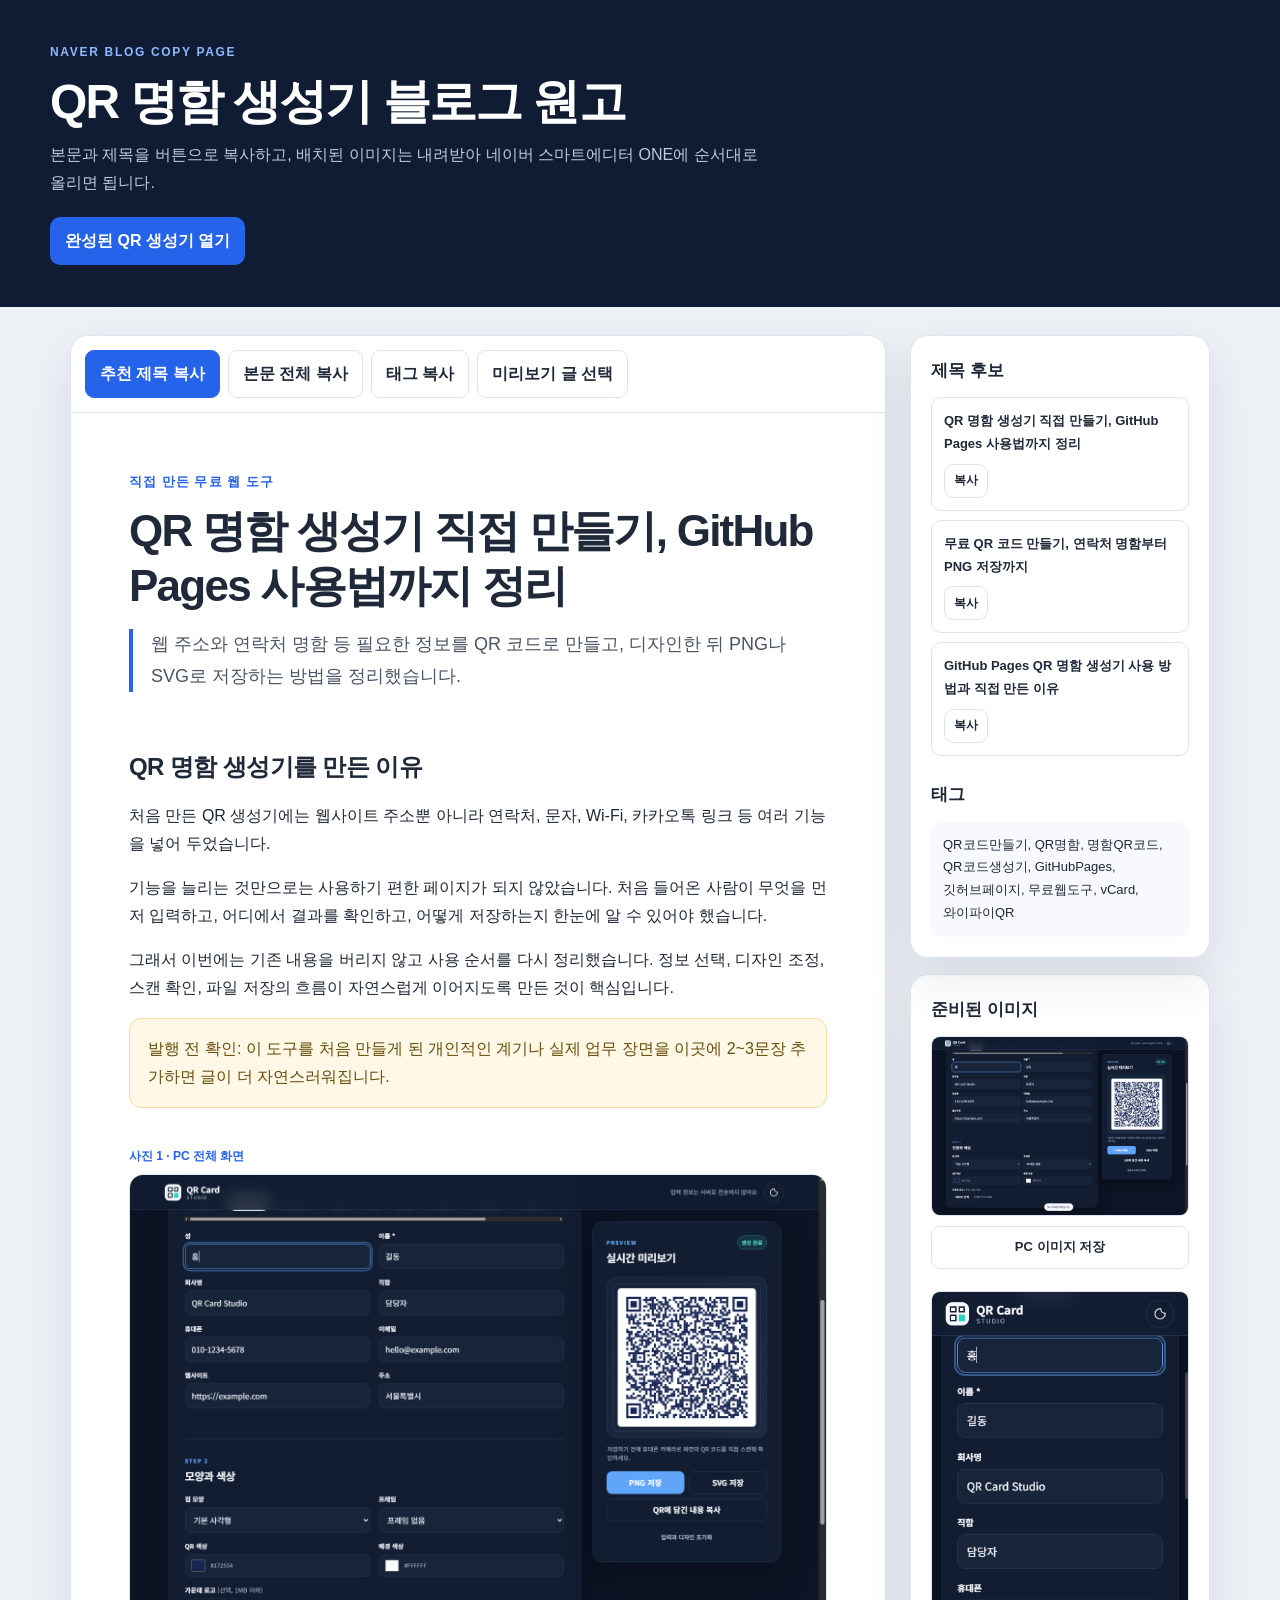
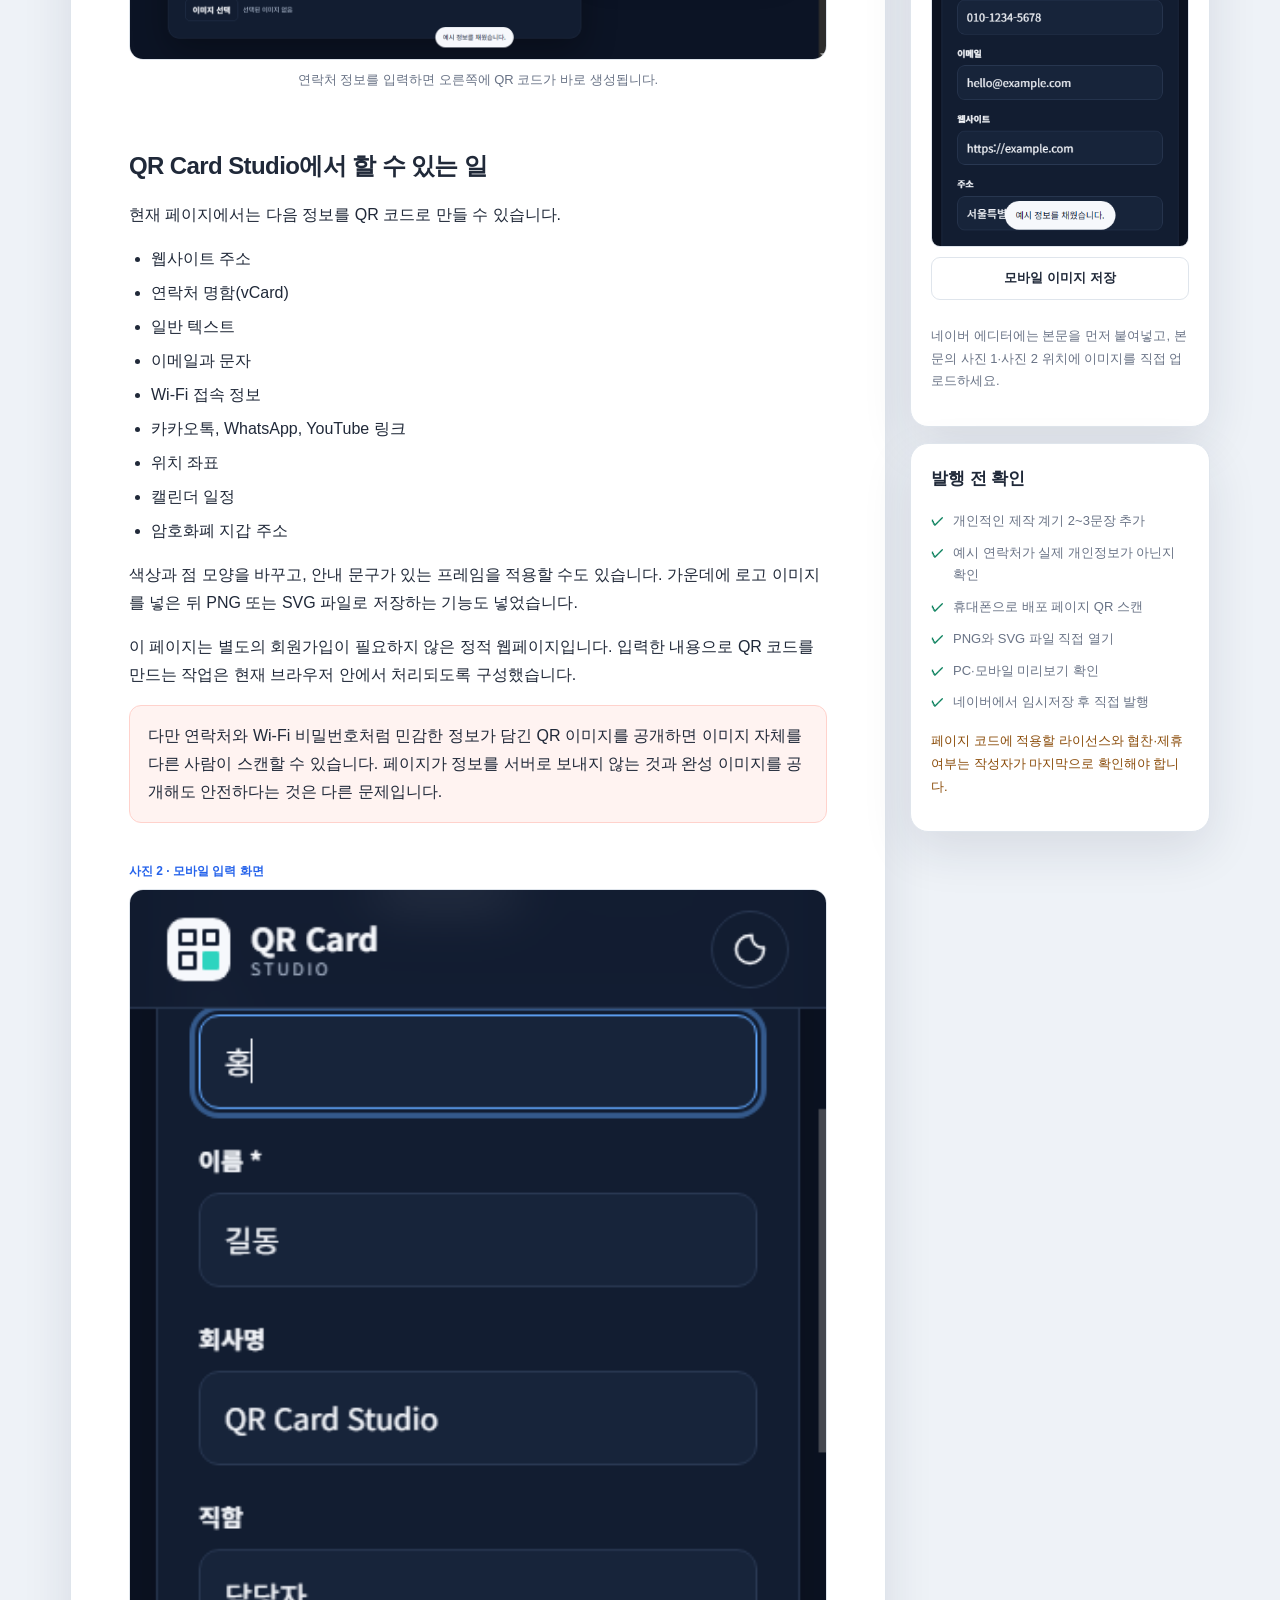
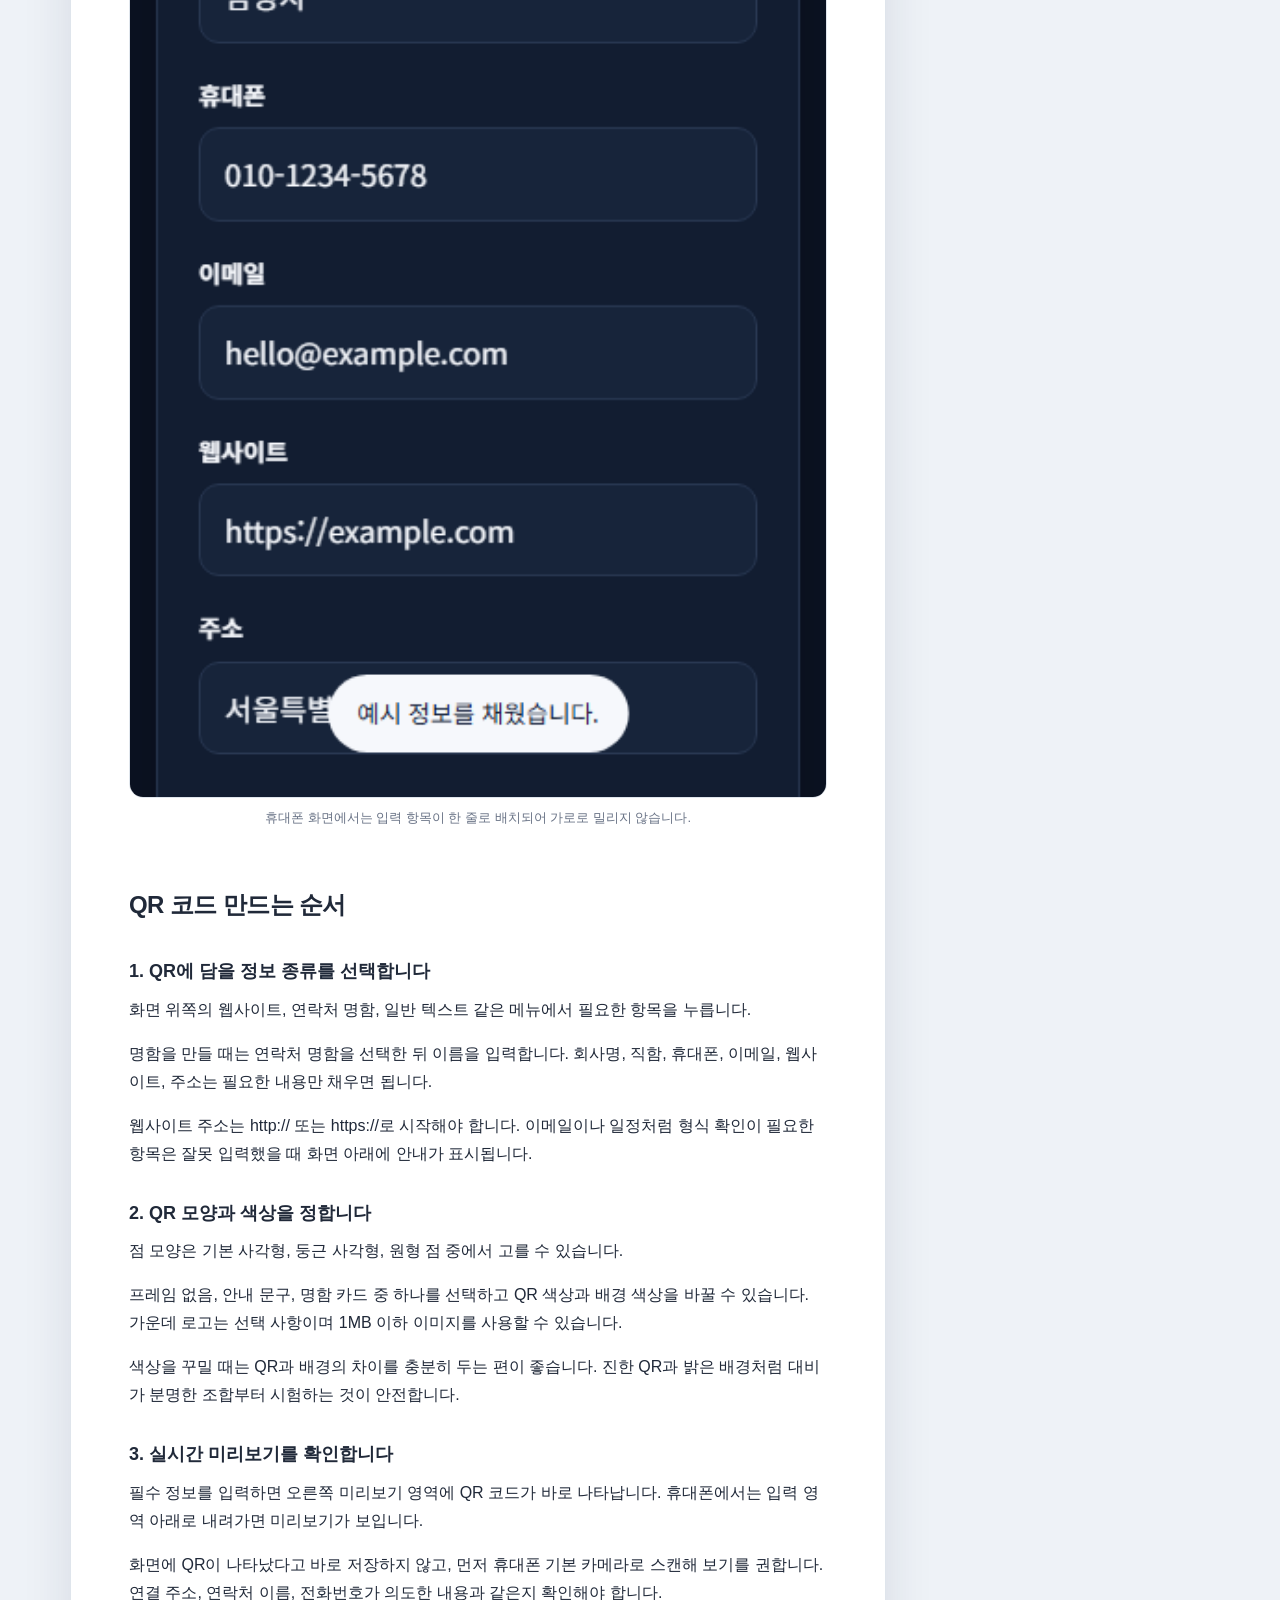
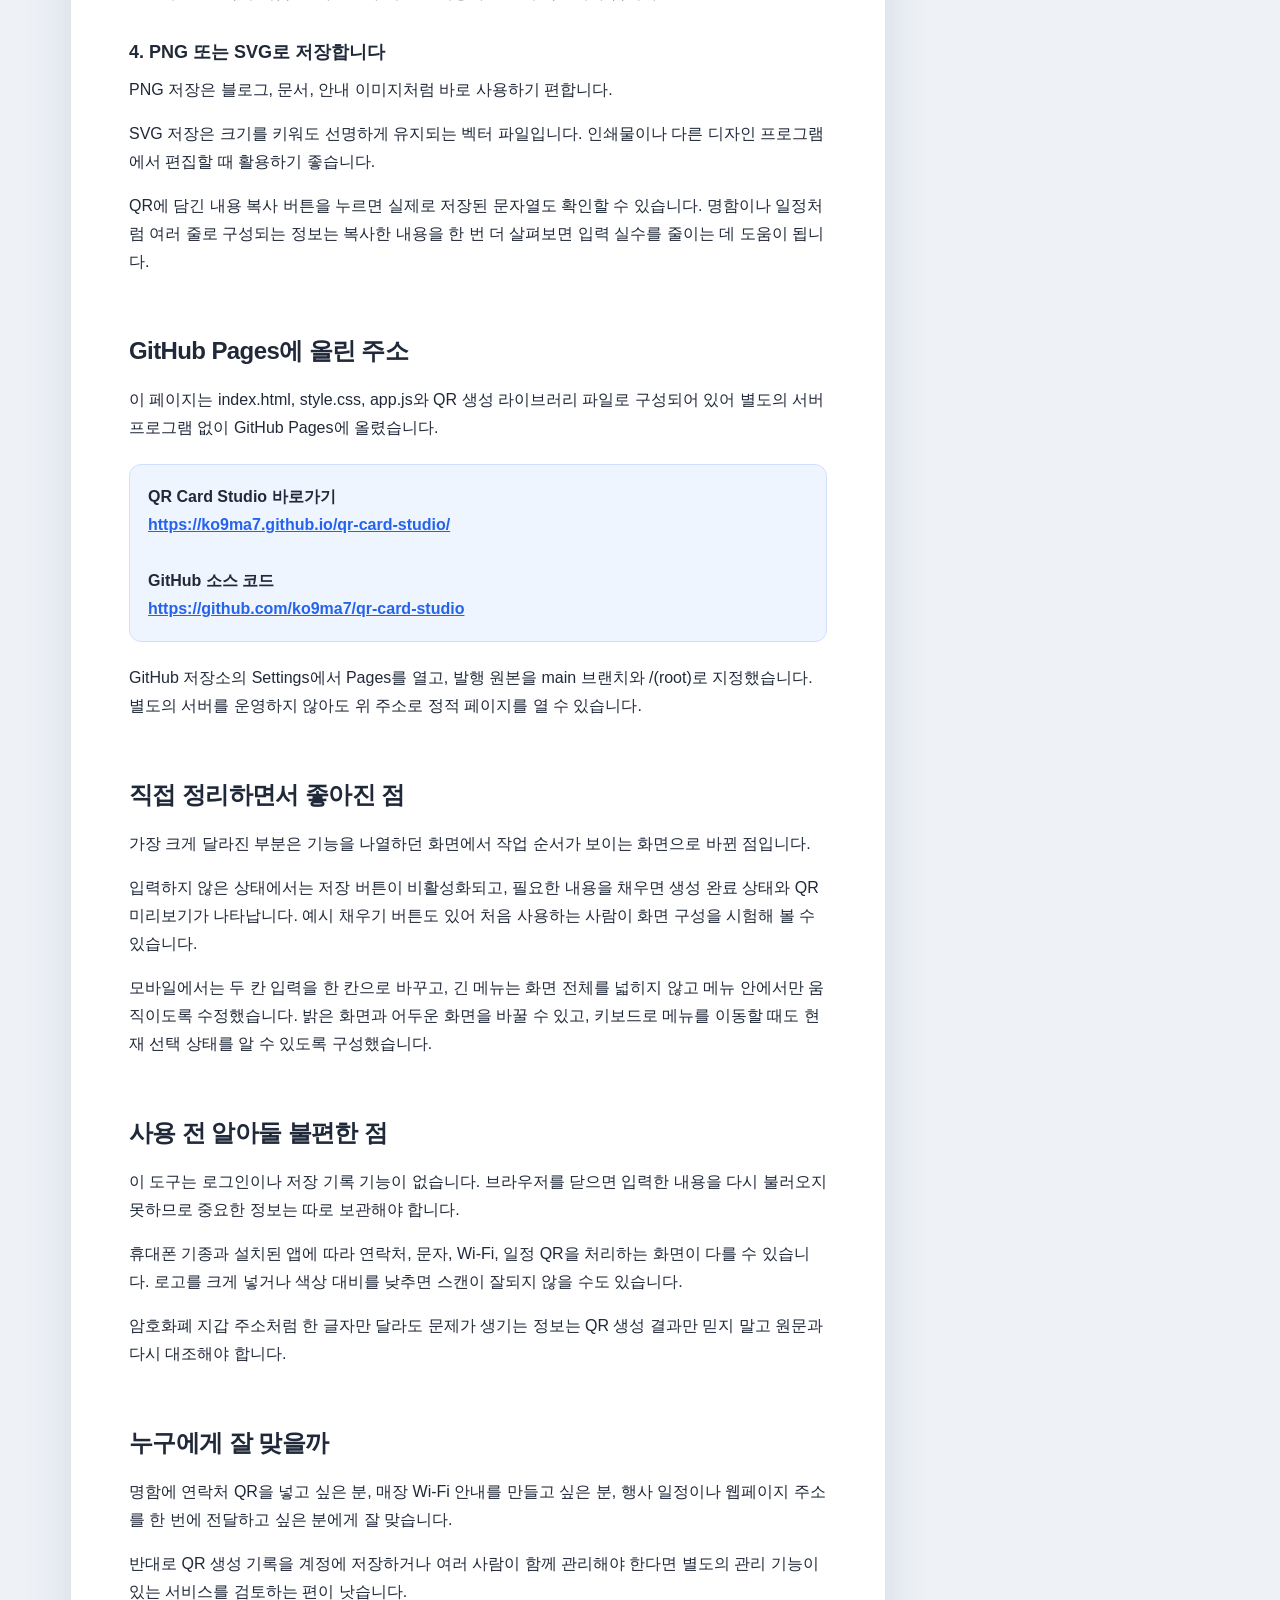
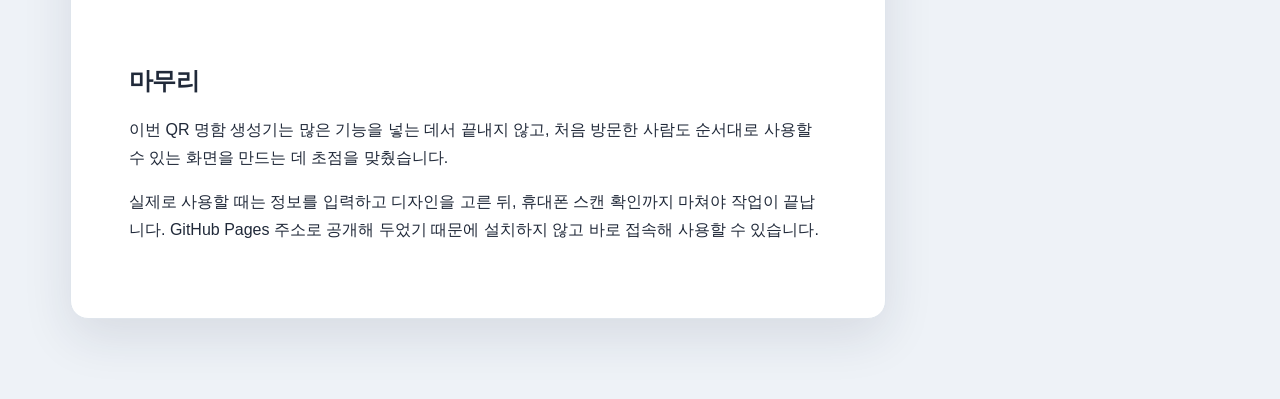
==== blog/index.html @ e79c84c8 "Add copy-ready Naver blog page with screenshots" ====
<!doctype html>
<html lang="ko">
<head>
  <meta charset="utf-8">
  <meta name="viewport" content="width=device-width, initial-scale=1">
  <title>QR 명함 생성기 블로그 원고 복사</title>
  <style>
    :root{--bg:#eef2f7;--paper:#fff;--text:#202939;--muted:#697386;--line:#dfe5ec;--blue:#2563eb;--blue2:#1d4ed8;--green:#087f5b;--soft:#f7f9fc;--shadow:0 18px 50px rgba(27,39,64,.11)}
    *{box-sizing:border-box}html{scroll-behavior:smooth}body{margin:0;background:var(--bg);color:var(--text);font-family:Pretendard,"Noto Sans KR","Apple SD Gothic Neo","Segoe UI",sans-serif;line-height:1.75}button,a{font:inherit}.top{background:#101c33;color:#fff;padding:42px 24px}.top-inner{max-width:1180px;margin:auto}.top .label{font-size:12px;letter-spacing:.14em;color:#8db8ff;font-weight:800}.top h1{font-size:clamp(30px,5vw,48px);line-height:1.2;letter-spacing:-.04em;margin:10px 0}.top p{color:#bdc9dc;margin:0;max-width:720px}.live-link{display:inline-flex;margin-top:20px;color:#fff;background:#2563eb;border-radius:10px;padding:10px 15px;text-decoration:none;font-weight:750}.layout{max-width:1180px;margin:28px auto 80px;padding:0 20px;display:grid;grid-template-columns:minmax(0,1fr) 300px;gap:24px}.paper,.side-card{background:var(--paper);border:1px solid var(--line);border-radius:18px;box-shadow:var(--shadow)}.toolbar{position:sticky;top:0;z-index:10;display:flex;gap:8px;flex-wrap:wrap;padding:14px;background:rgba(255,255,255,.94);border-bottom:1px solid var(--line);border-radius:18px 18px 0 0;backdrop-filter:blur(10px)}button,.download{border:1px solid var(--line);background:#fff;color:var(--text);min-height:42px;padding:9px 14px;border-radius:9px;font-weight:750;cursor:pointer;text-decoration:none;display:inline-flex;align-items:center;justify-content:center}button.primary{background:var(--blue);border-color:var(--blue);color:#fff}button:hover,.download:hover{border-color:var(--blue);color:var(--blue)}button.primary:hover{background:var(--blue2);color:#fff}.article{padding:clamp(24px,5vw,58px)}.article .category{color:var(--blue);font-size:13px;font-weight:800;letter-spacing:.08em}.article h2{font-size:clamp(30px,5vw,44px);line-height:1.25;letter-spacing:-.04em;margin:10px 0 16px}.lead{font-size:18px;color:#4b5565;border-left:4px solid var(--blue);padding-left:18px;margin:0 0 42px}.post-body h3{font-size:24px;letter-spacing:-.025em;margin:54px 0 14px}.post-body h4{font-size:18px;margin:30px 0 8px}.post-body p{margin:0 0 16px}.post-body ul,.post-body ol{padding-left:22px}.post-body li{margin:6px 0}.post-body .link-box{background:#eef5ff;border:1px solid #cfe0ff;border-radius:12px;padding:18px;margin:22px 0}.post-body .link-box a{color:var(--blue);font-weight:750;word-break:break-all}.note{background:#fff8e6;border:1px solid #f7dda1;border-radius:12px;padding:16px 18px;color:#684d0b}.limit{background:#fff3f1;border:1px solid #ffd2cc;border-radius:12px;padding:16px 18px}.post-image{margin:38px 0}.post-image img{display:block;width:100%;height:auto;border-radius:14px;border:1px solid var(--line);background:#111827}.post-image figcaption{font-size:13px;color:var(--muted);text-align:center;margin-top:9px}.paste-marker{font-size:12px;color:var(--blue);font-weight:750;margin-bottom:7px}.side{display:flex;flex-direction:column;gap:16px}.side-card{padding:20px}.side-card.sticky{position:sticky;top:20px}.side-card h3{font-size:17px;margin:0 0 12px}.side-card p,.side-card li{font-size:13px;color:var(--muted)}.title-option{border:1px solid var(--line);border-radius:10px;padding:12px;margin-top:9px}.title-option strong{display:block;font-size:13px;margin-bottom:8px}.title-option button{min-height:34px;padding:5px 9px;font-size:12px}.thumb{display:block;width:100%;border-radius:9px;border:1px solid var(--line);margin:10px 0}.download{width:100%;margin-bottom:12px;font-size:13px}.tags{background:var(--soft);border-radius:10px;padding:12px;font-size:13px;word-break:keep-all}.check{list-style:none;padding:0}.check li{position:relative;padding-left:22px;margin:9px 0}.check li:before{content:"✓";position:absolute;left:0;color:var(--green);font-weight:900}.confirm{color:#8a4b08!important}.toast{position:fixed;left:50%;bottom:24px;transform:translate(-50%,30px);opacity:0;background:#111827;color:#fff;border-radius:999px;padding:11px 17px;font-size:13px;transition:.2s;pointer-events:none;z-index:50}.toast.show{opacity:1;transform:translate(-50%,0)}.hidden-copy{position:absolute;left:-9999px;width:1px;height:1px;overflow:hidden;white-space:pre-wrap}
    @media(max-width:900px){.layout{grid-template-columns:1fr}.side-card.sticky{position:static}.toolbar{top:0}.top{padding-top:30px}}
    @media(max-width:560px){.layout{padding:0 10px}.article{padding:24px 18px}.toolbar button{flex:1 1 45%}.post-body h3{font-size:22px;margin-top:42px}}
  </style>
</head>
<body>
  <header class="top">
    <div class="top-inner">
      <div class="label">NAVER BLOG COPY PAGE</div>
      <h1>QR 명함 생성기 블로그 원고</h1>
      <p>본문과 제목을 버튼으로 복사하고, 배치된 이미지는 내려받아 네이버 스마트에디터 ONE에 순서대로 올리면 됩니다.</p>
      <a class="live-link" href="https://ko9ma7.github.io/qr-card-studio/" target="_blank" rel="noopener">완성된 QR 생성기 열기</a>
    </div>
  </header>

  <main class="layout">
    <section class="paper">
      <div class="toolbar">
        <button class="primary" type="button" data-copy="recommendedTitle">추천 제목 복사</button>
        <button type="button" data-copy="plainBody">본문 전체 복사</button>
        <button type="button" data-copy="tagText">태그 복사</button>
        <button type="button" id="selectPreview">미리보기 글 선택</button>
      </div>
      <article class="article" id="articlePreview">
        <div class="category">직접 만든 무료 웹 도구</div>
        <h2 id="recommendedTitle">QR 명함 생성기 직접 만들기, GitHub Pages 사용법까지 정리</h2>
        <p class="lead">웹 주소와 연락처 명함 등 필요한 정보를 QR 코드로 만들고, 디자인한 뒤 PNG나 SVG로 저장하는 방법을 정리했습니다.</p>

        <div class="post-body">
          <h3>QR 명함 생성기를 만든 이유</h3>
          <p>처음 만든 QR 생성기에는 웹사이트 주소뿐 아니라 연락처, 문자, Wi-Fi, 카카오톡 링크 등 여러 기능을 넣어 두었습니다.</p>
          <p>기능을 늘리는 것만으로는 사용하기 편한 페이지가 되지 않았습니다. 처음 들어온 사람이 무엇을 먼저 입력하고, 어디에서 결과를 확인하고, 어떻게 저장하는지 한눈에 알 수 있어야 했습니다.</p>
          <p>그래서 이번에는 기존 내용을 버리지 않고 사용 순서를 다시 정리했습니다. 정보 선택, 디자인 조정, 스캔 확인, 파일 저장의 흐름이 자연스럽게 이어지도록 만든 것이 핵심입니다.</p>
          <p class="note">발행 전 확인: 이 도구를 처음 만들게 된 개인적인 계기나 실제 업무 장면을 이곳에 2~3문장 추가하면 글이 더 자연스러워집니다.</p>

          <figure class="post-image">
            <div class="paste-marker">사진 1 · PC 전체 화면</div>
            <img src="qr-card-studio-desktop.png" alt="PC 화면에서 연락처 입력 영역과 QR 코드 미리보기가 함께 보이는 QR Card Studio">
            <figcaption>연락처 정보를 입력하면 오른쪽에 QR 코드가 바로 생성됩니다.</figcaption>
          </figure>

          <h3>QR Card Studio에서 할 수 있는 일</h3>
          <p>현재 페이지에서는 다음 정보를 QR 코드로 만들 수 있습니다.</p>
          <ul>
            <li>웹사이트 주소</li><li>연락처 명함(vCard)</li><li>일반 텍스트</li><li>이메일과 문자</li><li>Wi-Fi 접속 정보</li><li>카카오톡, WhatsApp, YouTube 링크</li><li>위치 좌표</li><li>캘린더 일정</li><li>암호화폐 지갑 주소</li>
          </ul>
          <p>색상과 점 모양을 바꾸고, 안내 문구가 있는 프레임을 적용할 수도 있습니다. 가운데에 로고 이미지를 넣은 뒤 PNG 또는 SVG 파일로 저장하는 기능도 넣었습니다.</p>
          <p>이 페이지는 별도의 회원가입이 필요하지 않은 정적 웹페이지입니다. 입력한 내용으로 QR 코드를 만드는 작업은 현재 브라우저 안에서 처리되도록 구성했습니다.</p>
          <p class="limit">다만 연락처와 Wi-Fi 비밀번호처럼 민감한 정보가 담긴 QR 이미지를 공개하면 이미지 자체를 다른 사람이 스캔할 수 있습니다. 페이지가 정보를 서버로 보내지 않는 것과 완성 이미지를 공개해도 안전하다는 것은 다른 문제입니다.</p>

          <figure class="post-image">
            <div class="paste-marker">사진 2 · 모바일 입력 화면</div>
            <img src="qr-card-studio-mobile.png" alt="375픽셀 모바일 화면에서 한 줄로 정리된 QR Card Studio 연락처 입력 화면">
            <figcaption>휴대폰 화면에서는 입력 항목이 한 줄로 배치되어 가로로 밀리지 않습니다.</figcaption>
          </figure>

          <h3>QR 코드 만드는 순서</h3>
          <h4>1. QR에 담을 정보 종류를 선택합니다</h4>
          <p>화면 위쪽의 웹사이트, 연락처 명함, 일반 텍스트 같은 메뉴에서 필요한 항목을 누릅니다.</p>
          <p>명함을 만들 때는 연락처 명함을 선택한 뒤 이름을 입력합니다. 회사명, 직함, 휴대폰, 이메일, 웹사이트, 주소는 필요한 내용만 채우면 됩니다.</p>
          <p>웹사이트 주소는 http:// 또는 https://로 시작해야 합니다. 이메일이나 일정처럼 형식 확인이 필요한 항목은 잘못 입력했을 때 화면 아래에 안내가 표시됩니다.</p>

          <h4>2. QR 모양과 색상을 정합니다</h4>
          <p>점 모양은 기본 사각형, 둥근 사각형, 원형 점 중에서 고를 수 있습니다.</p>
          <p>프레임 없음, 안내 문구, 명함 카드 중 하나를 선택하고 QR 색상과 배경 색상을 바꿀 수 있습니다. 가운데 로고는 선택 사항이며 1MB 이하 이미지를 사용할 수 있습니다.</p>
          <p>색상을 꾸밀 때는 QR과 배경의 차이를 충분히 두는 편이 좋습니다. 진한 QR과 밝은 배경처럼 대비가 분명한 조합부터 시험하는 것이 안전합니다.</p>

          <h4>3. 실시간 미리보기를 확인합니다</h4>
          <p>필수 정보를 입력하면 오른쪽 미리보기 영역에 QR 코드가 바로 나타납니다. 휴대폰에서는 입력 영역 아래로 내려가면 미리보기가 보입니다.</p>
          <p>화면에 QR이 나타났다고 바로 저장하지 않고, 먼저 휴대폰 기본 카메라로 스캔해 보기를 권합니다. 연결 주소, 연락처 이름, 전화번호가 의도한 내용과 같은지 확인해야 합니다.</p>

          <h4>4. PNG 또는 SVG로 저장합니다</h4>
          <p>PNG 저장은 블로그, 문서, 안내 이미지처럼 바로 사용하기 편합니다.</p>
          <p>SVG 저장은 크기를 키워도 선명하게 유지되는 벡터 파일입니다. 인쇄물이나 다른 디자인 프로그램에서 편집할 때 활용하기 좋습니다.</p>
          <p>QR에 담긴 내용 복사 버튼을 누르면 실제로 저장된 문자열도 확인할 수 있습니다. 명함이나 일정처럼 여러 줄로 구성되는 정보는 복사한 내용을 한 번 더 살펴보면 입력 실수를 줄이는 데 도움이 됩니다.</p>

          <h3>GitHub Pages에 올린 주소</h3>
          <p>이 페이지는 index.html, style.css, app.js와 QR 생성 라이브러리 파일로 구성되어 있어 별도의 서버 프로그램 없이 GitHub Pages에 올렸습니다.</p>
          <div class="link-box">
            <strong>QR Card Studio 바로가기</strong><br>
            <a href="https://ko9ma7.github.io/qr-card-studio/" target="_blank" rel="noopener">https://ko9ma7.github.io/qr-card-studio/</a><br><br>
            <strong>GitHub 소스 코드</strong><br>
            <a href="https://github.com/ko9ma7/qr-card-studio" target="_blank" rel="noopener">https://github.com/ko9ma7/qr-card-studio</a>
          </div>
          <p>GitHub 저장소의 Settings에서 Pages를 열고, 발행 원본을 main 브랜치와 /(root)로 지정했습니다. 별도의 서버를 운영하지 않아도 위 주소로 정적 페이지를 열 수 있습니다.</p>

          <h3>직접 정리하면서 좋아진 점</h3>
          <p>가장 크게 달라진 부분은 기능을 나열하던 화면에서 작업 순서가 보이는 화면으로 바뀐 점입니다.</p>
          <p>입력하지 않은 상태에서는 저장 버튼이 비활성화되고, 필요한 내용을 채우면 생성 완료 상태와 QR 미리보기가 나타납니다. 예시 채우기 버튼도 있어 처음 사용하는 사람이 화면 구성을 시험해 볼 수 있습니다.</p>
          <p>모바일에서는 두 칸 입력을 한 칸으로 바꾸고, 긴 메뉴는 화면 전체를 넓히지 않고 메뉴 안에서만 움직이도록 수정했습니다. 밝은 화면과 어두운 화면을 바꿀 수 있고, 키보드로 메뉴를 이동할 때도 현재 선택 상태를 알 수 있도록 구성했습니다.</p>

          <h3>사용 전 알아둘 불편한 점</h3>
          <p>이 도구는 로그인이나 저장 기록 기능이 없습니다. 브라우저를 닫으면 입력한 내용을 다시 불러오지 못하므로 중요한 정보는 따로 보관해야 합니다.</p>
          <p>휴대폰 기종과 설치된 앱에 따라 연락처, 문자, Wi-Fi, 일정 QR을 처리하는 화면이 다를 수 있습니다. 로고를 크게 넣거나 색상 대비를 낮추면 스캔이 잘되지 않을 수도 있습니다.</p>
          <p>암호화폐 지갑 주소처럼 한 글자만 달라도 문제가 생기는 정보는 QR 생성 결과만 믿지 말고 원문과 다시 대조해야 합니다.</p>

          <h3>누구에게 잘 맞을까</h3>
          <p>명함에 연락처 QR을 넣고 싶은 분, 매장 Wi-Fi 안내를 만들고 싶은 분, 행사 일정이나 웹페이지 주소를 한 번에 전달하고 싶은 분에게 잘 맞습니다.</p>
          <p>반대로 QR 생성 기록을 계정에 저장하거나 여러 사람이 함께 관리해야 한다면 별도의 관리 기능이 있는 서비스를 검토하는 편이 낫습니다.</p>

          <h3>마무리</h3>
          <p>이번 QR 명함 생성기는 많은 기능을 넣는 데서 끝내지 않고, 처음 방문한 사람도 순서대로 사용할 수 있는 화면을 만드는 데 초점을 맞췄습니다.</p>
          <p>실제로 사용할 때는 정보를 입력하고 디자인을 고른 뒤, 휴대폰 스캔 확인까지 마쳐야 작업이 끝납니다. GitHub Pages 주소로 공개해 두었기 때문에 설치하지 않고 바로 접속해 사용할 수 있습니다.</p>
        </div>
      </article>
    </section>

    <aside class="side">
      <section class="side-card sticky">
        <h3>제목 후보</h3>
        <div class="title-option"><strong>QR 명함 생성기 직접 만들기, GitHub Pages 사용법까지 정리</strong><button type="button" data-copy-text="QR 명함 생성기 직접 만들기, GitHub Pages 사용법까지 정리">복사</button></div>
        <div class="title-option"><strong>무료 QR 코드 만들기, 연락처 명함부터 PNG 저장까지</strong><button type="button" data-copy-text="무료 QR 코드 만들기, 연락처 명함부터 PNG 저장까지">복사</button></div>
        <div class="title-option"><strong>GitHub Pages QR 명함 생성기 사용 방법과 직접 만든 이유</strong><button type="button" data-copy-text="GitHub Pages QR 명함 생성기 사용 방법과 직접 만든 이유">복사</button></div>
        <h3 style="margin-top:24px">태그</h3>
        <div class="tags" id="tagText">QR코드만들기, QR명함, 명함QR코드, QR코드생성기, GitHubPages, 깃허브페이지, 무료웹도구, vCard, 와이파이QR</div>
      </section>

      <section class="side-card">
        <h3>준비된 이미지</h3>
        <img class="thumb" src="qr-card-studio-desktop.png" alt="PC 화면 미리보기">
        <a class="download" href="qr-card-studio-desktop.png" download>PC 이미지 저장</a>
        <img class="thumb" src="qr-card-studio-mobile.png" alt="모바일 화면 미리보기">
        <a class="download" href="qr-card-studio-mobile.png" download>모바일 이미지 저장</a>
        <p>네이버 에디터에는 본문을 먼저 붙여넣고, 본문의 사진 1·사진 2 위치에 이미지를 직접 업로드하세요.</p>
      </section>

      <section class="side-card">
        <h3>발행 전 확인</h3>
        <ul class="check"><li>개인적인 제작 계기 2~3문장 추가</li><li>예시 연락처가 실제 개인정보가 아닌지 확인</li><li>휴대폰으로 배포 페이지 QR 스캔</li><li>PNG와 SVG 파일 직접 열기</li><li>PC·모바일 미리보기 확인</li><li>네이버에서 임시저장 후 직접 발행</li></ul>
        <p class="confirm">페이지 코드에 적용할 라이선스와 협찬·제휴 여부는 작성자가 마지막으로 확인해야 합니다.</p>
      </section>
    </aside>
  </main>

  <textarea class="hidden-copy" id="plainBody" aria-hidden="true">QR 명함 생성기를 만든 이유

처음 만든 QR 생성기에는 웹사이트 주소뿐 아니라 연락처, 문자, Wi-Fi, 카카오톡 링크 등 여러 기능을 넣어 두었습니다.

기능을 늘리는 것만으로는 사용하기 편한 페이지가 되지 않았습니다. 처음 들어온 사람이 무엇을 먼저 입력하고, 어디에서 결과를 확인하고, 어떻게 저장하는지 한눈에 알 수 있어야 했습니다.

그래서 이번에는 기존 내용을 버리지 않고 사용 순서를 다시 정리했습니다. 정보 선택, 디자인 조정, 스캔 확인, 파일 저장의 흐름이 자연스럽게 이어지도록 만든 것이 핵심입니다.

[사진 1 삽입: PC 전체 화면]

QR Card Studio에서 할 수 있는 일

현재 페이지에서는 웹사이트 주소, 연락처 명함, 일반 텍스트, 이메일, 문자, Wi-Fi, 카카오톡, WhatsApp, YouTube 링크, 위치 좌표, 캘린더 일정, 암호화폐 지갑 주소를 QR 코드로 만들 수 있습니다.

색상과 점 모양을 바꾸고, 프레임과 로고를 적용한 뒤 PNG 또는 SVG 파일로 저장할 수 있습니다. 별도의 회원가입 없이 현재 브라우저 안에서 QR 코드를 만들도록 구성했습니다.

연락처나 Wi-Fi 비밀번호가 들어 있는 완성 이미지를 공개하면 다른 사람이 스캔할 수 있으므로 공개 범위를 주의해야 합니다.

[사진 2 삽입: 모바일 입력 화면]

QR 코드 만드는 순서

1. 웹사이트, 연락처 명함, 일반 텍스트 같은 메뉴에서 필요한 정보 종류를 선택합니다.

2. 필요한 내용을 입력하고 점 모양, 프레임, QR 색상과 배경 색상을 정합니다. 가운데 로고는 1MB 이하 이미지를 사용할 수 있습니다.

3. 미리보기에 QR 코드가 나타나면 휴대폰 기본 카메라로 먼저 스캔합니다. 연결 주소와 연락처가 의도한 내용과 같은지 확인합니다.

4. 블로그나 문서에서 사용할 때는 PNG로, 인쇄물이나 디자인 편집에 사용할 때는 SVG로 저장합니다.

GitHub Pages에 올린 주소

QR Card Studio 바로가기
https://ko9ma7.github.io/qr-card-studio/

GitHub 소스 코드
https://github.com/ko9ma7/qr-card-studio

GitHub 저장소의 Settings에서 Pages를 열고, 발행 원본을 main 브랜치와 /(root)로 지정했습니다. 별도의 서버를 운영하지 않아도 위 주소로 정적 페이지를 열 수 있습니다.

직접 정리하면서 좋아진 점

가장 크게 달라진 부분은 기능을 나열하던 화면에서 작업 순서가 보이는 화면으로 바뀐 점입니다.

입력하지 않은 상태에서는 저장 버튼이 비활성화되고, 필요한 내용을 채우면 생성 완료 상태와 QR 미리보기가 나타납니다. 모바일에서는 입력 항목을 한 줄로 정리하고 긴 메뉴 때문에 화면이 가로로 밀리지 않도록 수정했습니다.

사용 전 알아둘 불편한 점

이 도구는 로그인이나 저장 기록 기능이 없습니다. 브라우저를 닫으면 입력 내용을 다시 불러오지 못합니다.

휴대폰 기종과 설치된 앱에 따라 연락처, 문자, Wi-Fi, 일정 QR을 처리하는 화면이 다를 수 있습니다. 로고를 크게 넣거나 색상 대비를 낮추면 스캔이 잘되지 않을 수도 있습니다.

암호화폐 지갑 주소처럼 한 글자만 달라도 문제가 생기는 정보는 QR 생성 결과만 믿지 말고 원문과 다시 대조해야 합니다.

누구에게 잘 맞을까

명함에 연락처 QR을 넣고 싶은 분, 매장 Wi-Fi 안내를 만들고 싶은 분, 행사 일정이나 웹페이지 주소를 한 번에 전달하고 싶은 분에게 잘 맞습니다.

반대로 QR 생성 기록을 계정에 저장하거나 여러 사람이 함께 관리해야 한다면 별도의 관리 기능이 있는 서비스를 검토하는 편이 낫습니다.

마무리

이번 QR 명함 생성기는 많은 기능을 넣는 데서 끝내지 않고, 처음 방문한 사람도 순서대로 사용할 수 있는 화면을 만드는 데 초점을 맞췄습니다.

실제로 사용할 때는 정보를 입력하고 디자인을 고른 뒤 휴대폰 스캔 확인까지 마쳐야 작업이 끝납니다. GitHub Pages 주소로 공개해 두었기 때문에 설치하지 않고 바로 사용할 수 있습니다.</textarea>
  <div class="toast" id="toast" role="status" aria-live="polite"></div>
  <script>
    const toast=document.getElementById('toast');let timer;
    function notify(message){clearTimeout(timer);toast.textContent=message;toast.classList.add('show');timer=setTimeout(()=>toast.classList.remove('show'),1800)}
    async function copyText(text){try{await navigator.clipboard.writeText(text);notify('클립보드에 복사했습니다.')}catch{const area=document.createElement('textarea');area.value=text;document.body.append(area);area.select();document.execCommand('copy');area.remove();notify('클립보드에 복사했습니다.')}}
    document.querySelectorAll('[data-copy]').forEach(button=>button.addEventListener('click',()=>{const target=document.getElementById(button.dataset.copy);copyText(target.value||target.innerText.trim())}));
    document.querySelectorAll('[data-copy-text]').forEach(button=>button.addEventListener('click',()=>copyText(button.dataset.copyText)));
    document.getElementById('selectPreview').addEventListener('click',()=>{const range=document.createRange();range.selectNodeContents(document.getElementById('articlePreview'));const selection=getSelection();selection.removeAllRanges();selection.addRange(range);notify('미리보기 글을 선택했습니다. Ctrl+C를 누르세요.');});
  </script>
</body>
</html>
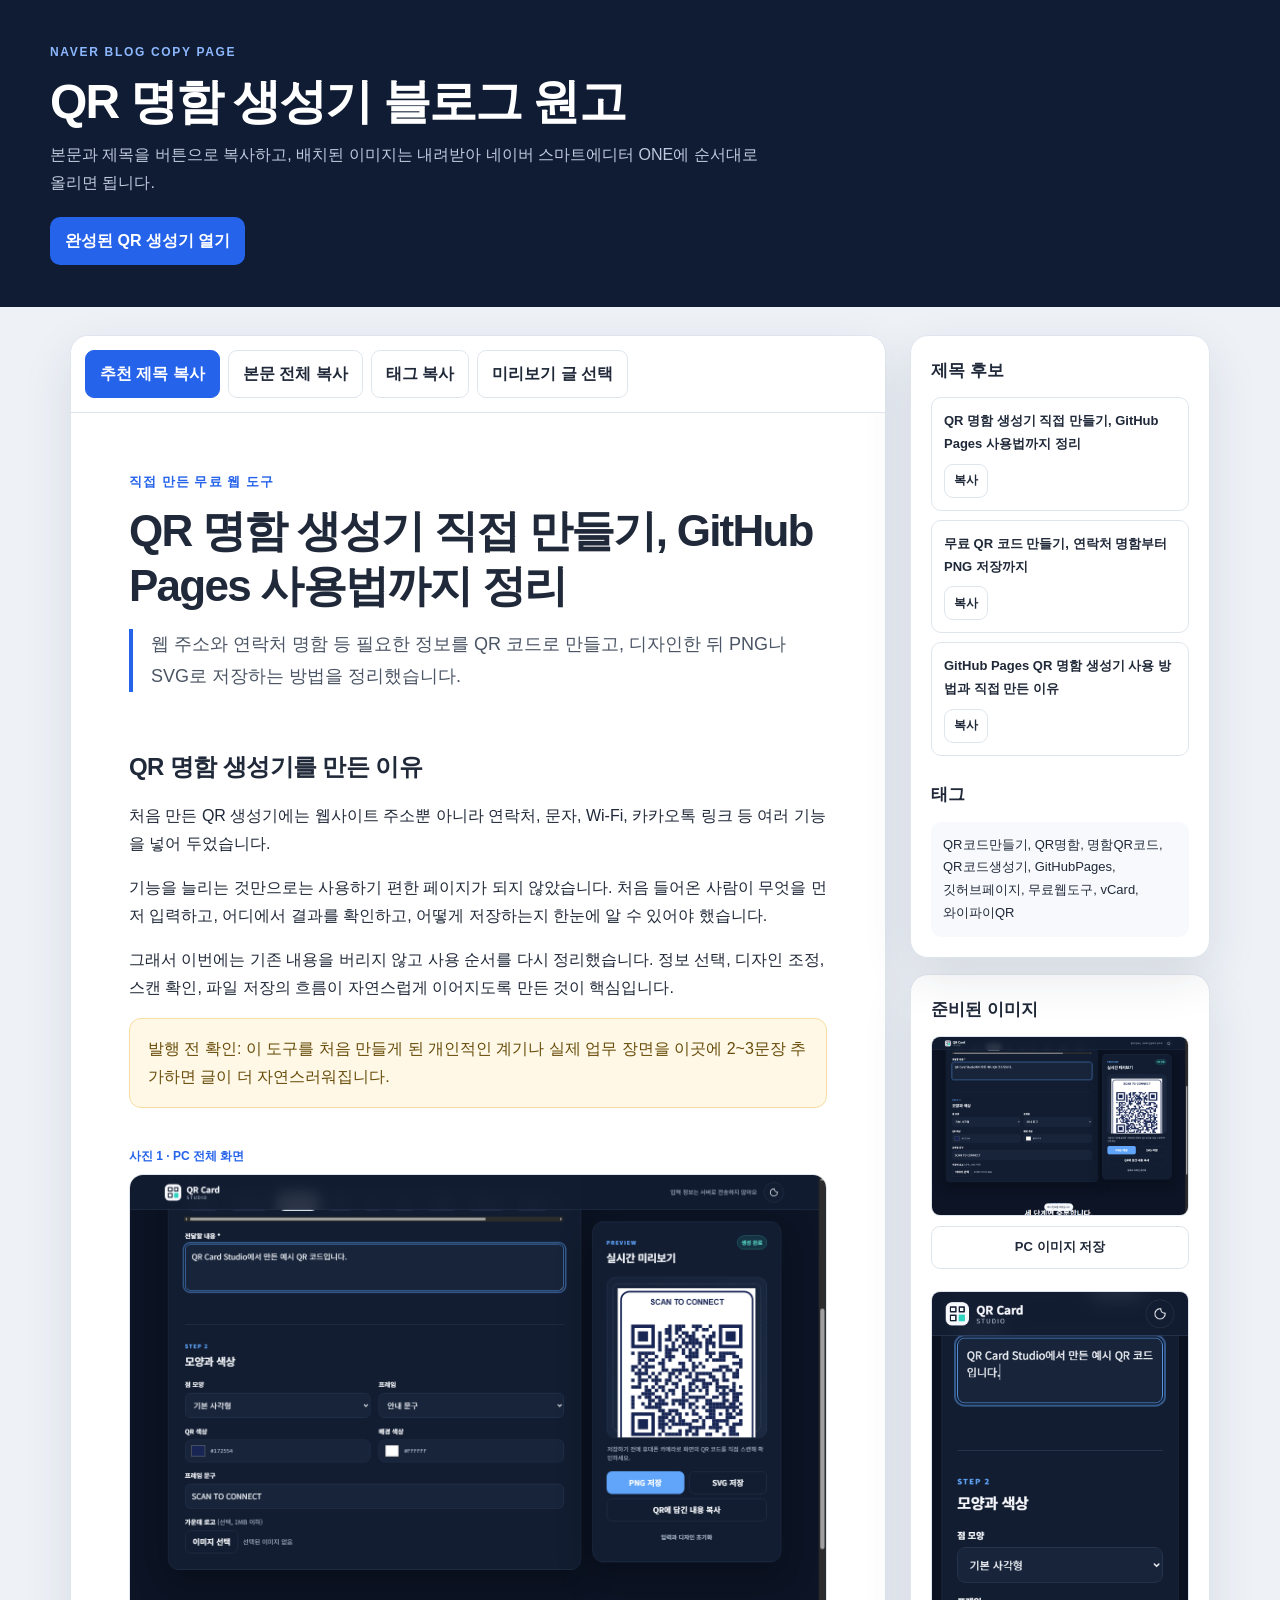
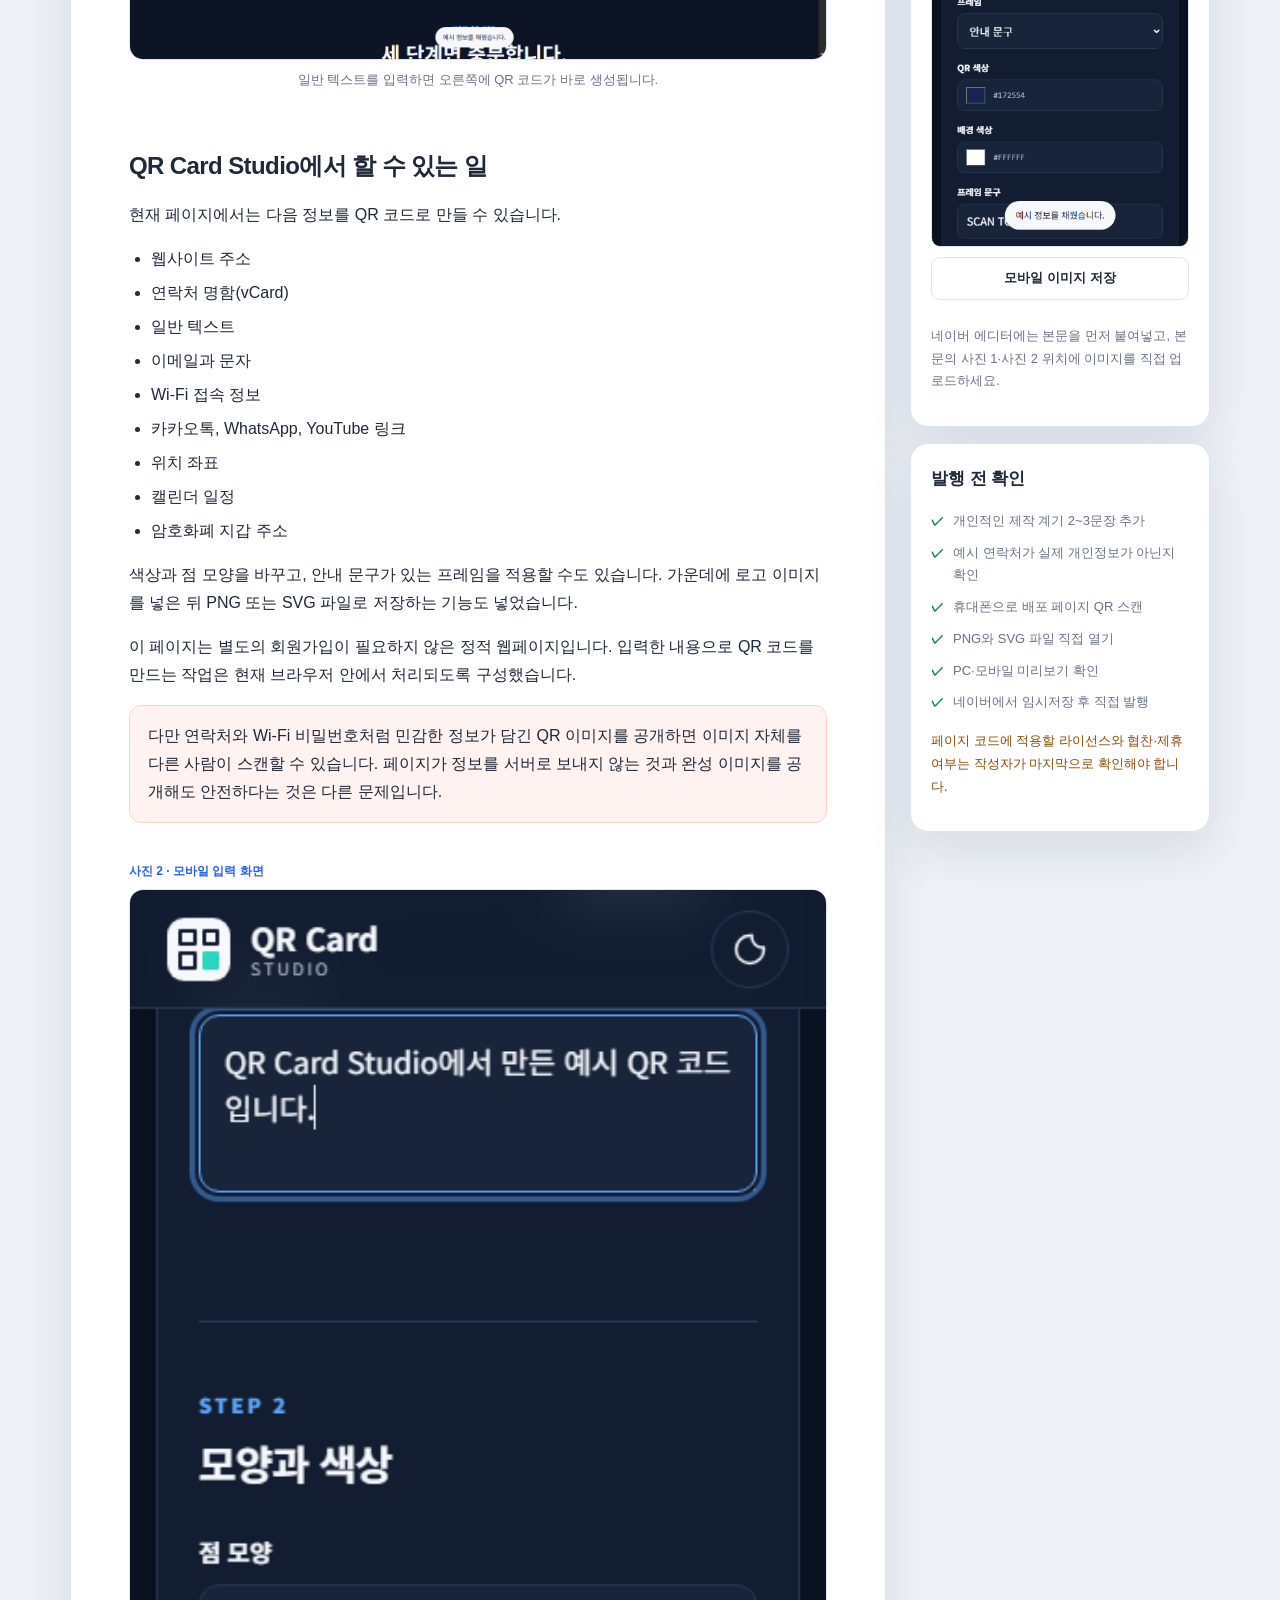
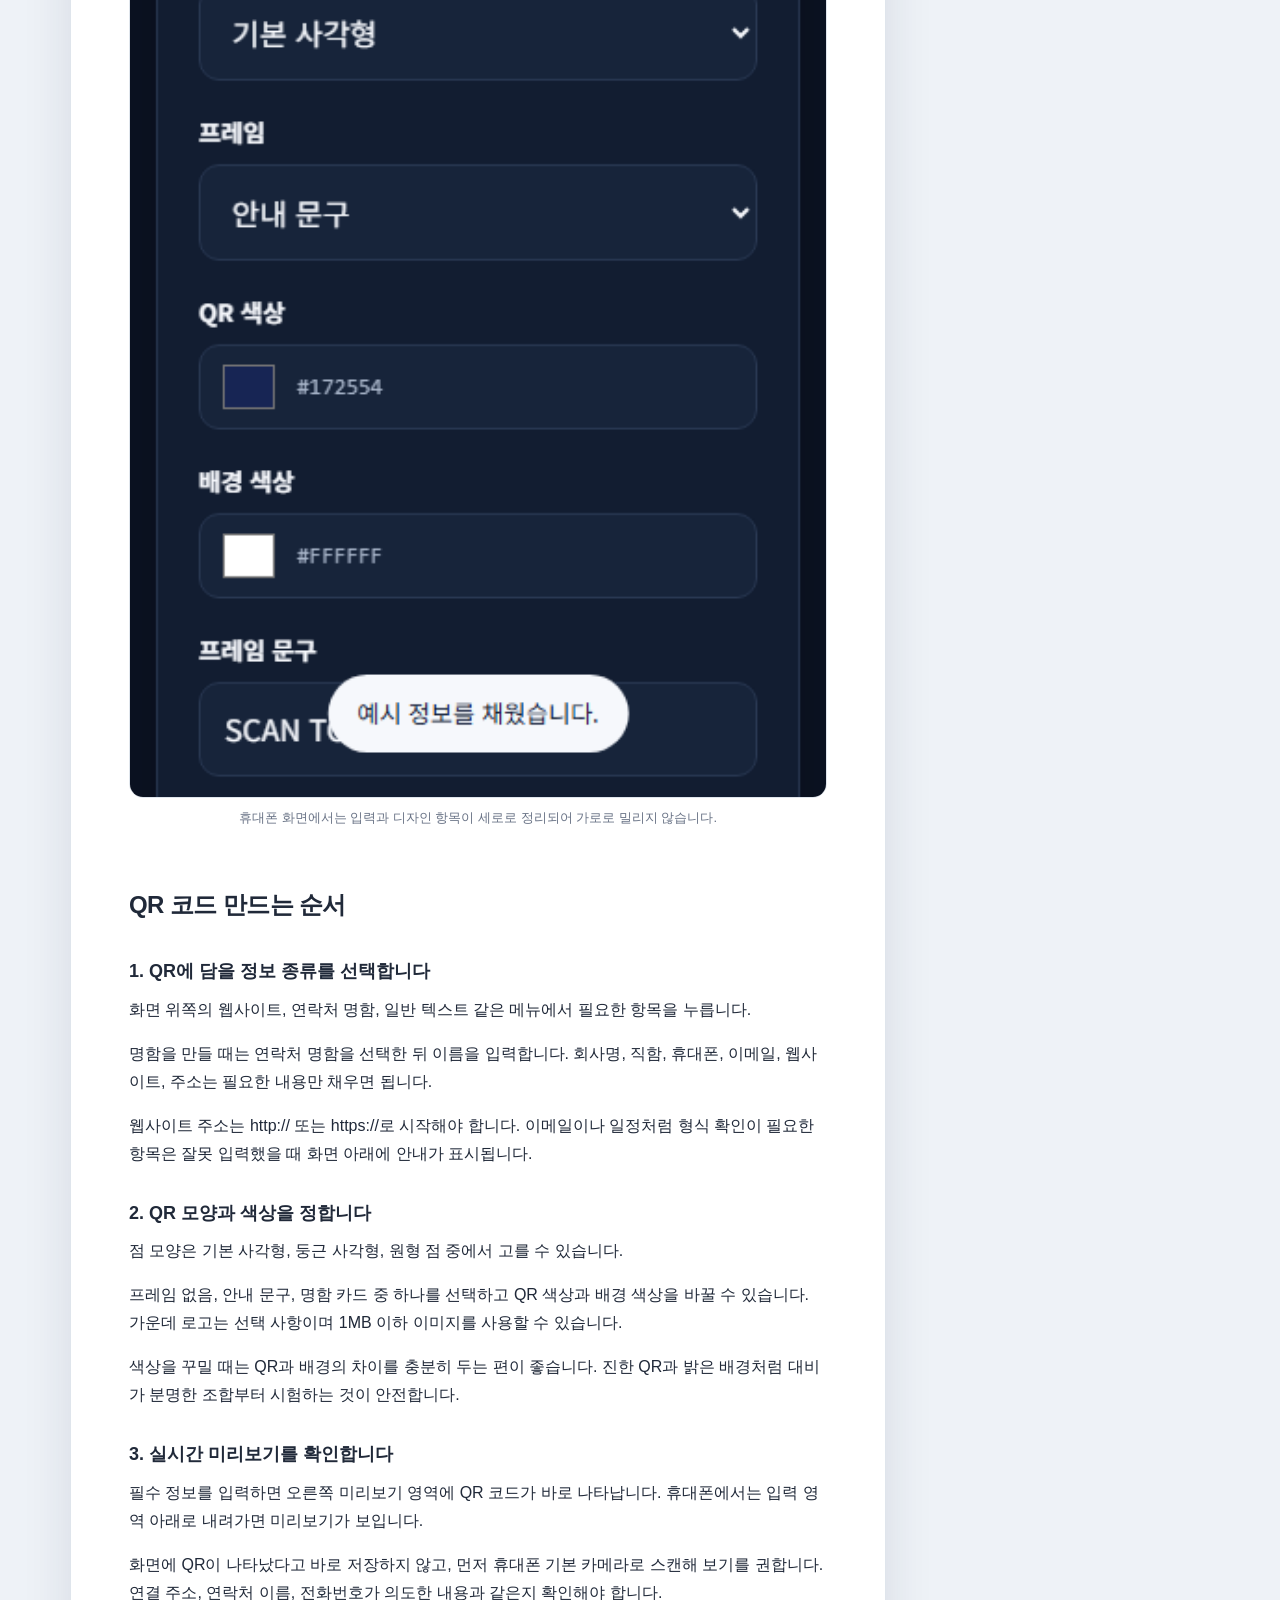
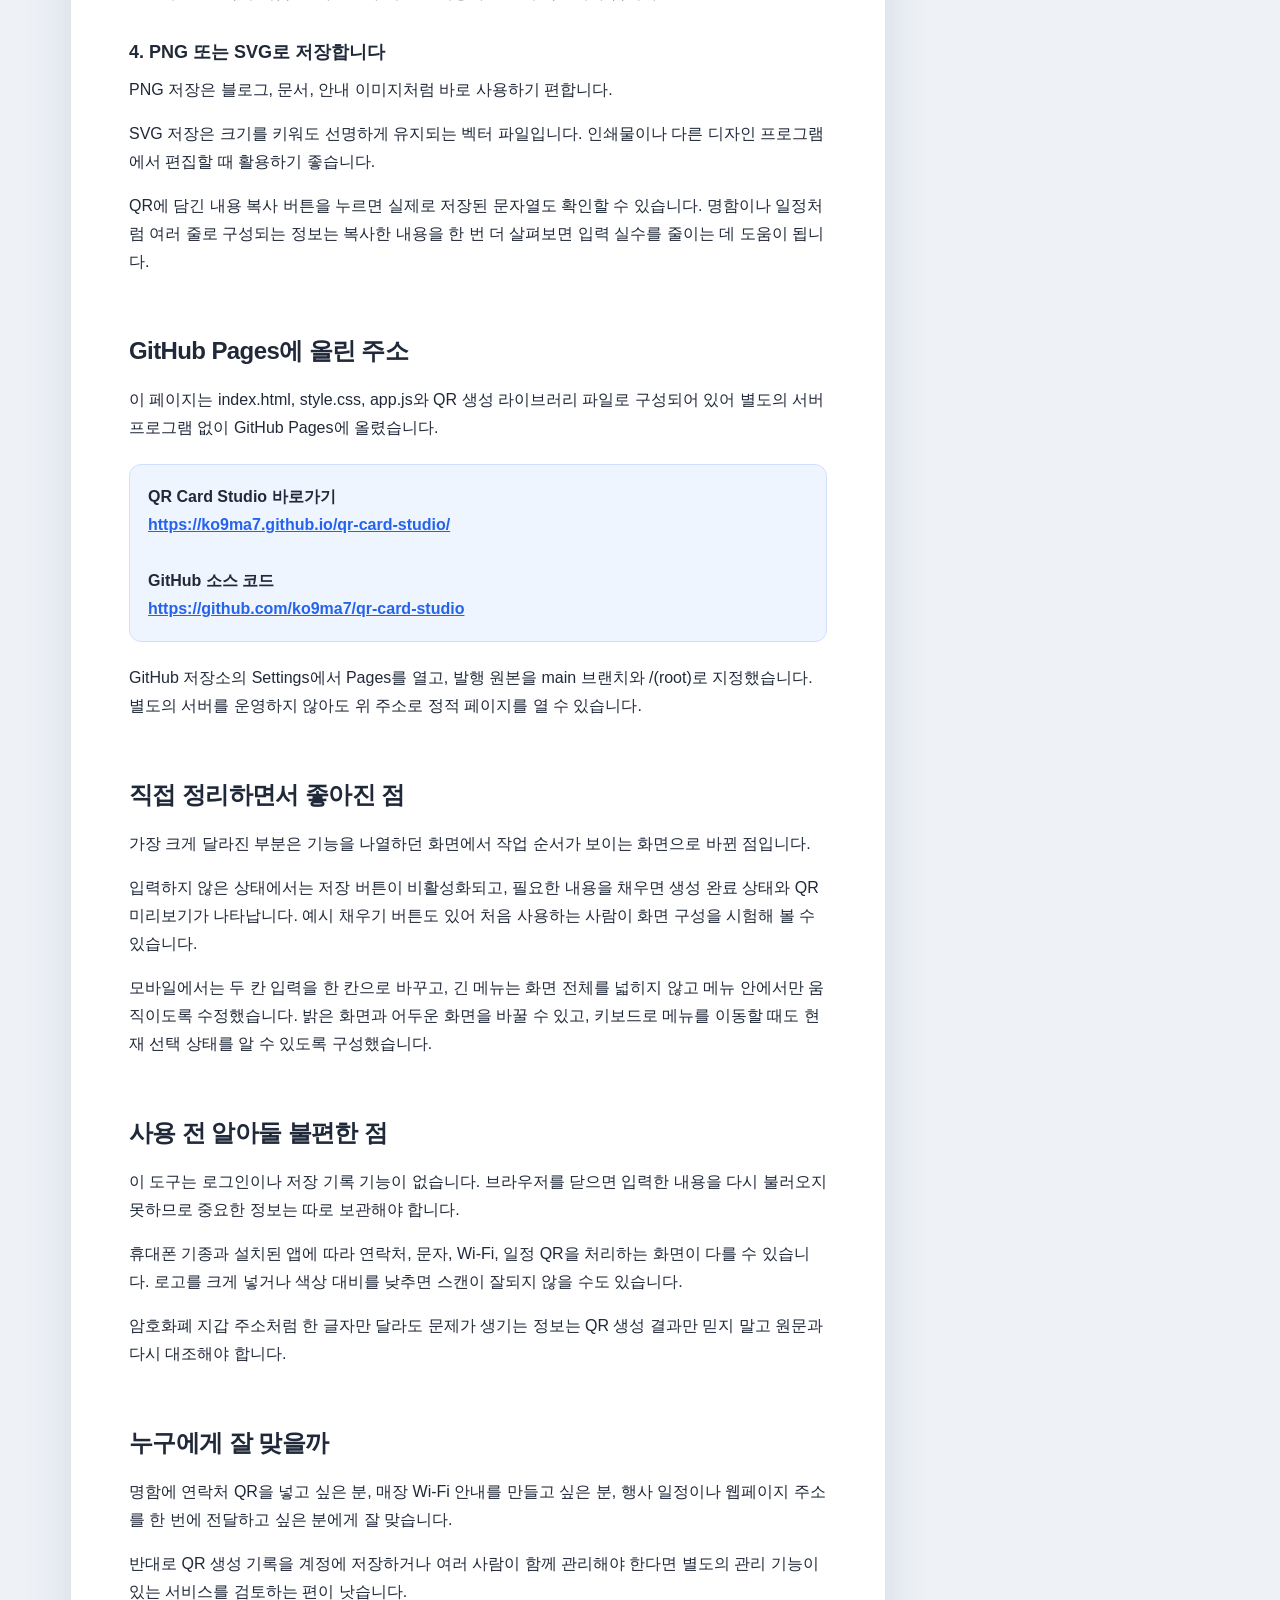
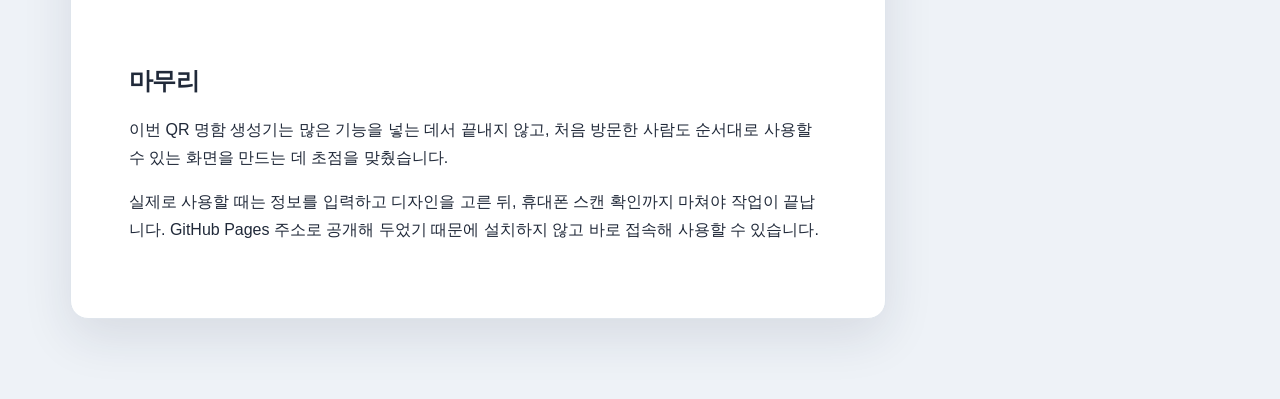
==== commit f3df7183: "Fix all QR input modes and harden downloads" ====
--- a/blog/index.html
+++ b/blog/index.html
@@ -43,8 +43,8 @@
 
           <figure class="post-image">
             <div class="paste-marker">사진 1 · PC 전체 화면</div>
-            <img src="qr-card-studio-desktop.png" alt="PC 화면에서 연락처 입력 영역과 QR 코드 미리보기가 함께 보이는 QR Card Studio">
-            <figcaption>연락처 정보를 입력하면 오른쪽에 QR 코드가 바로 생성됩니다.</figcaption>
+            <img src="qr-card-studio-desktop.png" alt="PC 화면에서 일반 텍스트 입력 영역과 QR 코드 미리보기가 함께 보이는 QR Card Studio">
+            <figcaption>일반 텍스트를 입력하면 오른쪽에 QR 코드가 바로 생성됩니다.</figcaption>
           </figure>
 
           <h3>QR Card Studio에서 할 수 있는 일</h3>
@@ -58,8 +58,8 @@
 
           <figure class="post-image">
             <div class="paste-marker">사진 2 · 모바일 입력 화면</div>
-            <img src="qr-card-studio-mobile.png" alt="375픽셀 모바일 화면에서 한 줄로 정리된 QR Card Studio 연락처 입력 화면">
-            <figcaption>휴대폰 화면에서는 입력 항목이 한 줄로 배치되어 가로로 밀리지 않습니다.</figcaption>
+            <img src="qr-card-studio-mobile.png" alt="375픽셀 모바일 화면에서 일반 텍스트 입력과 디자인 항목이 세로로 정리된 QR Card Studio">
+            <figcaption>휴대폰 화면에서는 입력과 디자인 항목이 세로로 정리되어 가로로 밀리지 않습니다.</figcaption>
           </figure>
 
           <h3>QR 코드 만드는 순서</h3>
